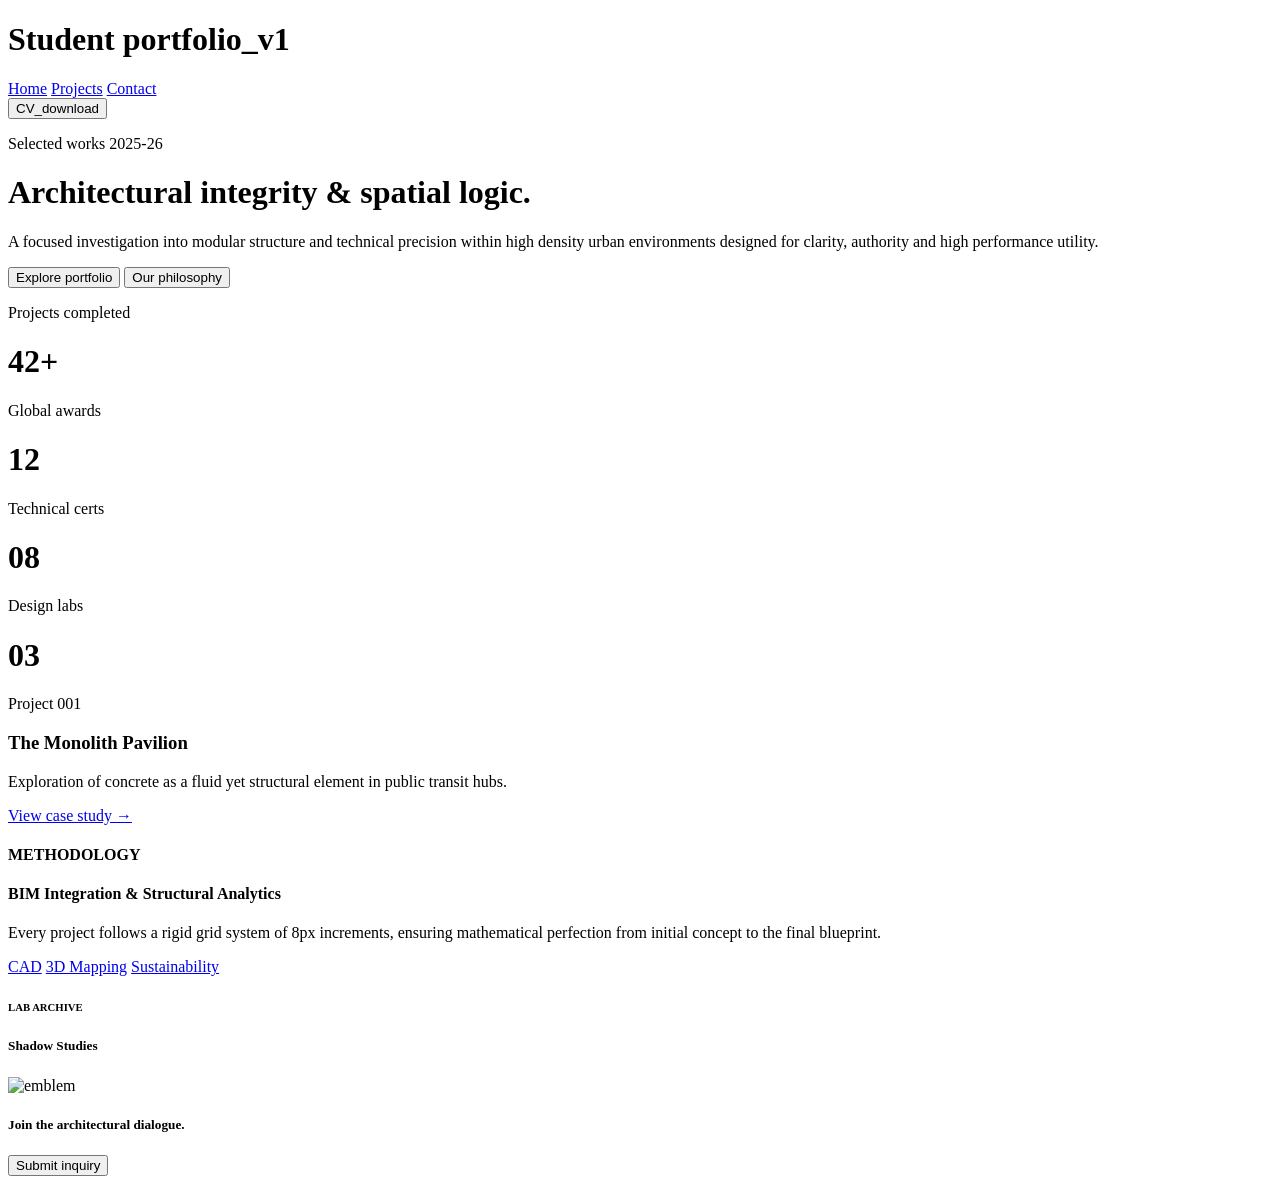
==== StudentPortfoloiHome.html @ c773adca "Add files via upload" ====
<!doctype html>
<html lang="en">
<head>
    <meta charset="utf-8">
    <meta name="main page" content="main page for introduction to military stratagy of combined arms">
    <meta name="robots" content="index,follow"><!-- All Search Engines spiders-->
    <title>Main page</title><!--display name on tab-->
    <meta name="viewport" content="width=device-width, initial-scale=1">
	
    <script src="https://cdn.jsdelivr.net/npm/@tailwindcss/browser@4"></script>
    <script src="https://kit.fontawesome.com/9d44007e32.js"></script>
    <link href="output.css" rel="stylesheet">
</head>
<body>

    <div class="min-h-full flex flex-col"><!--creates a flexbox style wrapper-->
        <header class="flex flex-row flex-wrap border-b">
            <h1 class="text-[35px] w-[20%]">Student portfolio_v1</h1>
            <div class="w-[20%]"></div>
            <a class="w-[5%] self-center text-center bg-white hover:bg-blue-700 text-black underline font-sans text-[20px]  py-2  rounded" href="#">Home</a>
            <a class="w-[5%] self-center text-center bg-white hover:bg-blue-700 text-black underline font-sans text-[20px]  py-2  rounded" href="#">Projects</a>
            <a class="w-[5%] self-center text-center bg-white hover:bg-blue-700 text-black underline font-sans text-[20px]  py-2  rounded" href="#">Contact</a>
            <div class="w-[20%] "></div>
            <a class="w-[5%] self-center bg-white hover:bg-blue-700 text-green-400 font-sans text-[20px] px-4 py-2  rounded" href="#"><i class="fa-solid fa-magnifying-glass"></i></a>
            <button class="w-[20%] self-center bg-white hover:bg-blue-700 text-green-400 font-sans text-[20px] px-4 py-2 rounded" href="#">CV_download</button>
        </header>
        <main>
            <div class="grid grid-cols-[70%_30%] pt-[100px] pb-[40px]">
                <div class="pl-6">
                    <p>Selected works 2025-26</p>
                    <h1 class="text-9xl">
                        Architectural integrity & spatial logic.
                    </h1>
                </div>
                <div class="pt-[50px] pr-6">
                    <p class="border-l p-6">A focused investigation into modular structure and technical precision within high density urban environments designed for clarity, authority and high performance utility.</p>
                    <div class="flex flex-row gap-4 p-4">
                        <button class="flex-1 bg-black hover:bg-blue-700 text-white font-sans text-[20px] px-4 py-2 rounded">Explore portfolio</button>
                        <button class="flex-1 self-center bg-gray-300 hover:bg-blue-700 text-black font-sans text-[20px] px-4 py-2 rounded">Our philosophy</button>
                    </div>
                </div>
            </div>
            </div>
            <div class="grid grid-cols-4 divide-x border-b border-t">
            <div class="m-6">
                <p>Projects completed</p>
                <h1>42+</h1>
            </div>
            <div class="m-6">
                <p>Global awards</p>
                <h1>12</h1>
            </div>
            <div class="m-6">
                <p>Technical certs</p>
                <h1>08</h1>
            </div>
            <div class="m-6">
                <p>Design labs</p>
                <h1>03</h1>
            </div>
        </div>
        <div class="flex flex-row p-6 gap-6">
            <div class="w-[50%] h-[500px] bg-[url('Emblem.png')] bg-cover bg-center flex flex-col justify-end p-6 text-white">
                <p class="text-sm text-gray-300">Project 001</p>
                <h3 class="text-4xl font-bold">The Monolith Pavilion</h3>
                <p class="text-gray-300 mt-2">Exploration of concrete as a fluid yet structural element in public transit hubs.</p>
                <a href="#" class="mt-4 hover:underline">View case study →</a>
            </div>

            <div class="flex flex-1 flex-col gap-6">

                <div class="bg-gray-100 p-6">
                    <h4 class="text-xs text-gray-500">METHODOLOGY</h4>
                    <h4 class="text-xl font-bold mt-2">BIM Integration & Structural Analytics</h4>
                    <p class="text-gray-500 mt-2 border-b pb-6">Every project follows a rigid grid system of 8px increments, ensuring mathematical perfection from initial concept to the final blueprint.</p>
                    <div class="flex justify-between pt-4 text-sm">
                        <a href="#" class="hover:underline">CAD</a>
                        <a href="#" class="hover:underline">3D Mapping</a>
                        <a href="#" class="hover:underline">Sustainability</a>
                    </div>
                </div>

                <div class="flex flex-row gap-6 flex-1">
                    <div class="bg-gray-100 flex flex-col flex-1 p-6">
                        <h6 class="text-xs text-gray-500">LAB ARCHIVE</h6>
                        <h5 class="font-bold">Shadow Studies</h5>
                        <div class="mt-auto flex justify-end">
                            <img class="w-[100px] h-auto" src="Emblem.png" alt="emblem">
                        </div>
                    </div>
                    <div class="w-[50%] bg-black flex flex-col justify-between p-6">
                        <h5 class="text-white text-xl font-bold">Join the architectural dialogue.</h5>
                        <button class="self-start px-4 py-2 text-white text-sm border border-white rounded hover:bg-white hover:text-black">Submit inquiry</button>
                    </div>
                </div>

            </div>
        </div>
        </main>


        <footer>
        </footer>
    </div>

</body>
</html>
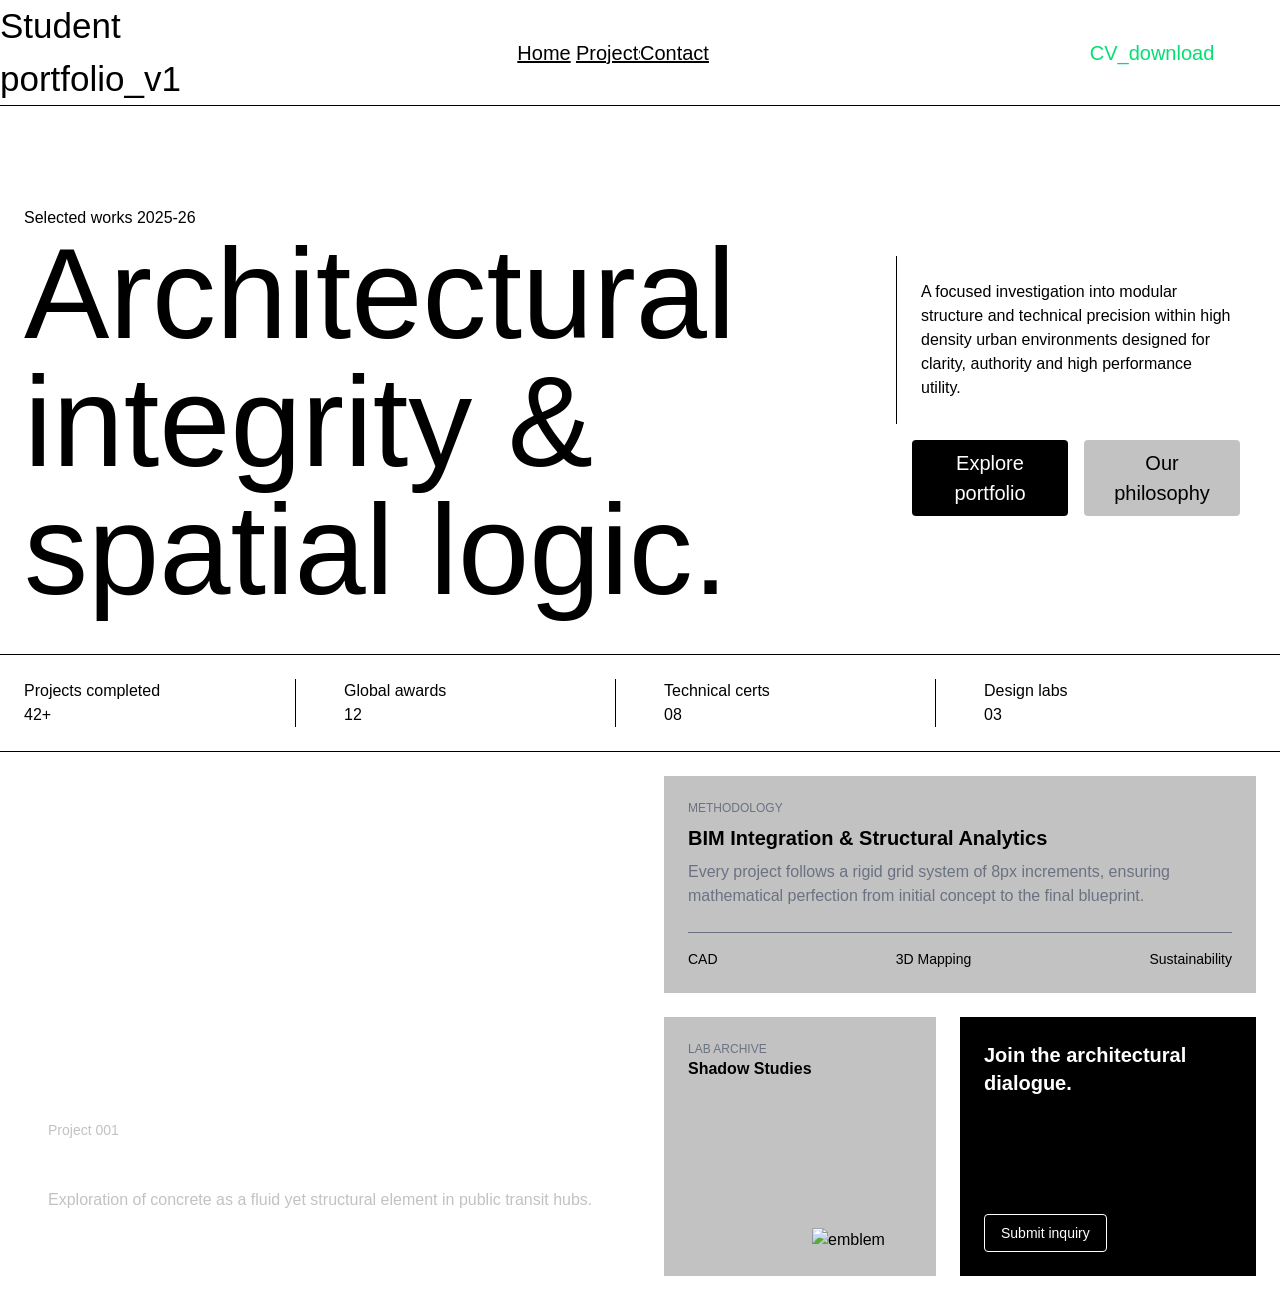
==== commit c4a77c27: "Update StudentPortfoloiHome.html usless coppied over text removed" ====
--- a/StudentPortfoloiHome.html
+++ b/StudentPortfoloiHome.html
@@ -2,12 +2,11 @@
 <html lang="en">
 <head>
     <meta charset="utf-8">
-    <meta name="main page" content="main page for introduction to military stratagy of combined arms">
+    <meta name="main page" >
     <meta name="robots" content="index,follow"><!-- All Search Engines spiders-->
     <title>Main page</title><!--display name on tab-->
     <meta name="viewport" content="width=device-width, initial-scale=1">
 	
-    <script src="https://cdn.jsdelivr.net/npm/@tailwindcss/browser@4"></script>
     <script src="https://kit.fontawesome.com/9d44007e32.js"></script>
     <link href="output.css" rel="stylesheet">
 </head>
@@ -17,12 +16,12 @@
         <header class="flex flex-row flex-wrap border-b">
             <h1 class="text-[35px] w-[20%]">Student portfolio_v1</h1>
             <div class="w-[20%]"></div>
-            <a class="w-[5%] self-center text-center bg-white hover:bg-blue-700 text-black underline font-sans text-[20px]  py-2  rounded" href="#">Home</a>
-            <a class="w-[5%] self-center text-center bg-white hover:bg-blue-700 text-black underline font-sans text-[20px]  py-2  rounded" href="#">Projects</a>
-            <a class="w-[5%] self-center text-center bg-white hover:bg-blue-700 text-black underline font-sans text-[20px]  py-2  rounded" href="#">Contact</a>
+            <a class="w-[5%] self-center text-center bg-white hover:bg-tahiti text-black underline font-sans text-[20px]  py-2  rounded" href="#">Home</a>
+            <a class="w-[5%] self-center text-center bg-white hover:bg-tahiti text-black underline font-sans text-[20px]  py-2  rounded" href="#">Projects</a>
+            <a class="w-[5%] self-center text-center bg-white hover:bg-tahiti text-black underline font-sans text-[20px]  py-2  rounded" href="#">Contact</a>
             <div class="w-[20%] "></div>
-            <a class="w-[5%] self-center bg-white hover:bg-blue-700 text-green-400 font-sans text-[20px] px-4 py-2  rounded" href="#"><i class="fa-solid fa-magnifying-glass"></i></a>
-            <button class="w-[20%] self-center bg-white hover:bg-blue-700 text-green-400 font-sans text-[20px] px-4 py-2 rounded" href="#">CV_download</button>
+            <a class="w-[5%] self-center bg-white hover:bg-tahiti text-green-400 font-sans text-[20px] px-4 py-2  rounded" href="#"><i class="fa-solid fa-magnifying-glass"></i></a>
+            <button class="w-[20%] self-center bg-white hover:bg-tahiti text-green-400 font-sans text-[20px] px-4 py-2 rounded" href="#">CV_download</button>
         </header>
         <main>
             <div class="grid grid-cols-[70%_30%] pt-[100px] pb-[40px]">
@@ -36,7 +35,7 @@
                     <p class="border-l p-6">A focused investigation into modular structure and technical precision within high density urban environments designed for clarity, authority and high performance utility.</p>
                     <div class="flex flex-row gap-4 p-4">
                         <button class="flex-1 bg-black hover:bg-blue-700 text-white font-sans text-[20px] px-4 py-2 rounded">Explore portfolio</button>
-                        <button class="flex-1 self-center bg-gray-300 hover:bg-blue-700 text-black font-sans text-[20px] px-4 py-2 rounded">Our philosophy</button>
+                        <button class="flex-1 self-center bg-LiGr hover:bg-blue-700 text-black font-sans text-[20px] px-4 py-2 rounded">Our philosophy</button>
                     </div>
                 </div>
             </div>
@@ -61,15 +60,15 @@
         </div>
         <div class="flex flex-row p-6 gap-6">
             <div class="w-[50%] h-[500px] bg-[url('Emblem.png')] bg-cover bg-center flex flex-col justify-end p-6 text-white">
-                <p class="text-sm text-gray-300">Project 001</p>
+                <p class="text-sm text-LiGr">Project 001</p>
                 <h3 class="text-4xl font-bold">The Monolith Pavilion</h3>
-                <p class="text-gray-300 mt-2">Exploration of concrete as a fluid yet structural element in public transit hubs.</p>
+                <p class="text-LiGr mt-2">Exploration of concrete as a fluid yet structural element in public transit hubs.</p>
                 <a href="#" class="mt-4 hover:underline">View case study →</a>
             </div>
 
             <div class="flex flex-1 flex-col gap-6">
 
-                <div class="bg-gray-100 p-6">
+                <div class="bg-LiGr p-6">
                     <h4 class="text-xs text-gray-500">METHODOLOGY</h4>
                     <h4 class="text-xl font-bold mt-2">BIM Integration & Structural Analytics</h4>
                     <p class="text-gray-500 mt-2 border-b pb-6">Every project follows a rigid grid system of 8px increments, ensuring mathematical perfection from initial concept to the final blueprint.</p>
@@ -81,7 +80,7 @@
                 </div>
 
                 <div class="flex flex-row gap-6 flex-1">
-                    <div class="bg-gray-100 flex flex-col flex-1 p-6">
+                    <div class="bg-LiGr flex flex-col flex-1 p-6">
                         <h6 class="text-xs text-gray-500">LAB ARCHIVE</h6>
                         <h5 class="font-bold">Shadow Studies</h5>
                         <div class="mt-auto flex justify-end">
@@ -104,4 +103,4 @@
     </div>
 
 </body>
-</html>+</html>
--- a/output.css
+++ b/output.css
@@ -0,0 +1,936 @@
+/*! tailwindcss v4.3.3 | MIT License | https://tailwindcss.com */
+@layer properties;
+@layer theme, base, components, utilities;
+@layer theme {
+  :root, :host {
+    --font-sans: -apple-system, BlinkMacSystemFont, "Segoe UI", Roboto, "Helvetica Neue",
+      "Noto Sans", Arial, sans-serif, "Apple Color Emoji", "Segoe UI Emoji",
+      "Segoe UI Symbol", "Noto Color Emoji";
+    --font-mono: ui-monospace, SFMono-Regular, Menlo, Monaco, Consolas, "Liberation Mono",
+      "Courier New", monospace;
+    --color-red-500: oklch(63.7% 0.237 25.331);
+    --color-yellow-200: oklch(94.5% 0.129 101.54);
+    --color-green-400: oklch(79.2% 0.209 151.711);
+    --color-emerald-100: oklch(95% 0.052 163.051);
+    --color-emerald-200: oklch(90.5% 0.093 164.15);
+    --color-emerald-400: oklch(76.5% 0.177 163.223);
+    --color-emerald-500: oklch(69.6% 0.17 162.48);
+    --color-emerald-900: oklch(37.8% 0.077 168.94);
+    --color-blue-100: oklch(93.2% 0.032 255.585);
+    --color-blue-500: oklch(62.3% 0.214 259.815);
+    --color-blue-700: oklch(48.8% 0.243 264.376);
+    --color-gray-100: oklch(96.7% 0.003 264.542);
+    --color-gray-200: oklch(92.8% 0.006 264.531);
+    --color-gray-300: oklch(87.2% 0.01 258.338);
+    --color-gray-400: oklch(70.7% 0.022 261.325);
+    --color-gray-500: oklch(55.1% 0.027 264.364);
+    --color-black: #000;
+    --color-white: #fff;
+    --spacing: 0.25rem;
+    --container-xl: 36rem;
+    --text-xs: 0.75rem;
+    --text-xs--line-height: calc(1 / 0.75);
+    --text-sm: 0.875rem;
+    --text-sm--line-height: calc(1.25 / 0.875);
+    --text-xl: 1.25rem;
+    --text-xl--line-height: calc(1.75 / 1.25);
+    --text-4xl: 2.25rem;
+    --text-4xl--line-height: calc(2.5 / 2.25);
+    --text-5xl: 3rem;
+    --text-5xl--line-height: 1;
+    --text-9xl: 8rem;
+    --text-9xl--line-height: 1;
+    --font-weight-medium: 500;
+    --font-weight-bold: 700;
+    --radius-lg: 0.5rem;
+    --default-font-family: var(--font-sans);
+    --default-mono-font-family: var(--font-mono);
+    --color-tahiti: #3ab7bf;
+    --color-LiGr: #C2C2C2;
+  }
+}
+@layer base {
+  *, ::after, ::before, ::backdrop, ::file-selector-button {
+    box-sizing: border-box;
+    margin: 0;
+    padding: 0;
+    border: 0 solid;
+  }
+  html, :host {
+    line-height: 1.5;
+    -webkit-text-size-adjust: 100%;
+    tab-size: 4;
+    font-family: var(--default-font-family, -apple-system, BlinkMacSystemFont, "Segoe UI", Roboto, "Helvetica Neue", "Noto Sans", Arial, sans-serif, "Apple Color Emoji", "Segoe UI Emoji", "Segoe UI Symbol", "Noto Color Emoji");
+    font-feature-settings: var(--default-font-feature-settings, normal);
+    font-variation-settings: var(--default-font-variation-settings, normal);
+    -webkit-tap-highlight-color: transparent;
+  }
+  hr {
+    height: 0;
+    color: inherit;
+    border-top-width: 1px;
+  }
+  abbr:where([title]) {
+    -webkit-text-decoration: underline dotted;
+    text-decoration: underline dotted;
+  }
+  h1, h2, h3, h4, h5, h6 {
+    font-size: inherit;
+    font-weight: inherit;
+  }
+  a {
+    color: inherit;
+    -webkit-text-decoration: inherit;
+    text-decoration: inherit;
+  }
+  b, strong {
+    font-weight: bolder;
+  }
+  code, kbd, samp, pre {
+    font-family: var(--default-mono-font-family, ui-monospace, SFMono-Regular, Menlo, Monaco, Consolas, "Liberation Mono", "Courier New", monospace);
+    font-feature-settings: var(--default-mono-font-feature-settings, normal);
+    font-variation-settings: var(--default-mono-font-variation-settings, normal);
+    font-size: 1em;
+  }
+  small {
+    font-size: 80%;
+  }
+  sub, sup {
+    font-size: 75%;
+    line-height: 0;
+    position: relative;
+    vertical-align: baseline;
+  }
+  sub {
+    bottom: -0.25em;
+  }
+  sup {
+    top: -0.5em;
+  }
+  table {
+    text-indent: 0;
+    border-color: inherit;
+    border-collapse: collapse;
+  }
+  :-moz-focusring:where(:not(iframe)) {
+    outline: auto;
+  }
+  progress {
+    vertical-align: baseline;
+  }
+  summary {
+    display: list-item;
+  }
+  ol, ul, menu {
+    list-style: none;
+  }
+  img, svg, video, canvas, audio, iframe, embed, object {
+    display: block;
+    vertical-align: middle;
+  }
+  img, video {
+    max-width: 100%;
+    height: auto;
+  }
+  button, input, select, optgroup, textarea, ::file-selector-button {
+    font: inherit;
+    font-feature-settings: inherit;
+    font-variation-settings: inherit;
+    letter-spacing: inherit;
+    color: inherit;
+    border-radius: 0;
+    background-color: transparent;
+    opacity: 1;
+  }
+  :where(select:is([multiple], [size])) optgroup {
+    font-weight: bolder;
+  }
+  :where(select:is([multiple], [size])) optgroup option {
+    padding-inline-start: 20px;
+  }
+  ::file-selector-button {
+    margin-inline-end: 4px;
+  }
+  ::placeholder {
+    opacity: 1;
+  }
+  @supports (not (-webkit-appearance: -apple-pay-button))  or (contain-intrinsic-size: 1px) {
+    ::placeholder {
+      color: currentcolor;
+      @supports (color: color-mix(in lab, red, red)) {
+        color: color-mix(in oklab, currentcolor 50%, transparent);
+      }
+    }
+  }
+  textarea {
+    resize: vertical;
+  }
+  ::-webkit-search-decoration {
+    -webkit-appearance: none;
+  }
+  ::-webkit-date-and-time-value {
+    min-height: 1lh;
+    text-align: inherit;
+  }
+  ::-webkit-datetime-edit {
+    display: inline-flex;
+  }
+  ::-webkit-datetime-edit-fields-wrapper {
+    padding: 0;
+  }
+  ::-webkit-datetime-edit, ::-webkit-datetime-edit-year-field, ::-webkit-datetime-edit-month-field, ::-webkit-datetime-edit-day-field, ::-webkit-datetime-edit-hour-field, ::-webkit-datetime-edit-minute-field, ::-webkit-datetime-edit-second-field, ::-webkit-datetime-edit-millisecond-field, ::-webkit-datetime-edit-meridiem-field {
+    padding-block: 0;
+  }
+  ::-webkit-calendar-picker-indicator {
+    line-height: 1;
+  }
+  :-moz-ui-invalid {
+    box-shadow: none;
+  }
+  button, input:where([type="button"], [type="reset"], [type="submit"]), ::file-selector-button {
+    appearance: button;
+  }
+  ::-webkit-inner-spin-button, ::-webkit-outer-spin-button {
+    height: auto;
+  }
+  [hidden]:where(:not([hidden="until-found"])) {
+    display: none !important;
+  }
+}
+@layer utilities {
+  .visible {
+    visibility: visible;
+  }
+  .relative {
+    position: relative;
+  }
+  .static {
+    position: static;
+  }
+  .m-1 {
+    margin: var(--spacing);
+  }
+  .m-6 {
+    margin: calc(var(--spacing) * 6);
+  }
+  .mx-auto {
+    margin-inline: auto;
+  }
+  .mt-2 {
+    margin-top: calc(var(--spacing) * 2);
+  }
+  .mt-4 {
+    margin-top: calc(var(--spacing) * 4);
+  }
+  .mt-\[35\%\] {
+    margin-top: 35%;
+  }
+  .mt-auto {
+    margin-top: auto;
+  }
+  .mb-2 {
+    margin-bottom: calc(var(--spacing) * 2);
+  }
+  .mb-6 {
+    margin-bottom: calc(var(--spacing) * 6);
+  }
+  .ml-auto {
+    margin-left: auto;
+  }
+  .block {
+    display: block;
+  }
+  .contents {
+    display: contents;
+  }
+  .flex {
+    display: flex;
+  }
+  .grid {
+    display: grid;
+  }
+  .inline-block {
+    display: inline-block;
+  }
+  .table {
+    display: table;
+  }
+  .h-64 {
+    height: calc(var(--spacing) * 64);
+  }
+  .h-\[500px\] {
+    height: 500px;
+  }
+  .h-auto {
+    height: auto;
+  }
+  .h-screen {
+    height: 100vh;
+  }
+  .min-h-full {
+    min-height: 100%;
+  }
+  .min-h-screen {
+    min-height: 100vh;
+  }
+  .w-10 {
+    width: calc(var(--spacing) * 10);
+  }
+  .w-64 {
+    width: calc(var(--spacing) * 64);
+  }
+  .w-\[3px\] {
+    width: 3px;
+  }
+  .w-\[5\%\] {
+    width: 5%;
+  }
+  .w-\[20\%\] {
+    width: 20%;
+  }
+  .w-\[25\%\] {
+    width: 25%;
+  }
+  .w-\[30\%\] {
+    width: 30%;
+  }
+  .w-\[49\%\] {
+    width: 49%;
+  }
+  .w-\[50\%\] {
+    width: 50%;
+  }
+  .w-\[65\%\] {
+    width: 65%;
+  }
+  .w-\[70\%\] {
+    width: 70%;
+  }
+  .w-\[95\%\] {
+    width: 95%;
+  }
+  .w-\[100px\] {
+    width: 100px;
+  }
+  .w-\[200px\] {
+    width: 200px;
+  }
+  .w-\[500px\] {
+    width: 500px;
+  }
+  .w-fit {
+    width: fit-content;
+  }
+  .w-full {
+    width: 100%;
+  }
+  .max-w-xl {
+    max-width: var(--container-xl);
+  }
+  .flex-1 {
+    flex: 1;
+  }
+  .border-collapse {
+    border-collapse: collapse;
+  }
+  .scale-150 {
+    --tw-scale-x: 150%;
+    --tw-scale-y: 150%;
+    --tw-scale-z: 150%;
+    scale: var(--tw-scale-x) var(--tw-scale-y);
+  }
+  .resize {
+    resize: both;
+  }
+  .resize-none {
+    resize: none;
+  }
+  .grid-cols-1 {
+    grid-template-columns: repeat(1, minmax(0, 1fr));
+  }
+  .grid-cols-4 {
+    grid-template-columns: repeat(4, minmax(0, 1fr));
+  }
+  .grid-cols-\[70\%_30\%\] {
+    grid-template-columns: 70% 30%;
+  }
+  .flex-col {
+    flex-direction: column;
+  }
+  .flex-row {
+    flex-direction: row;
+  }
+  .flex-wrap {
+    flex-wrap: wrap;
+  }
+  .items-center {
+    align-items: center;
+  }
+  .items-end {
+    align-items: flex-end;
+  }
+  .justify-between {
+    justify-content: space-between;
+  }
+  .justify-center {
+    justify-content: center;
+  }
+  .justify-end {
+    justify-content: flex-end;
+  }
+  .justify-evenly {
+    justify-content: space-evenly;
+  }
+  .gap-2 {
+    gap: calc(var(--spacing) * 2);
+  }
+  .gap-4 {
+    gap: calc(var(--spacing) * 4);
+  }
+  .gap-6 {
+    gap: calc(var(--spacing) * 6);
+  }
+  .gap-8 {
+    gap: calc(var(--spacing) * 8);
+  }
+  :where(.divide-x > :not(:last-child)) {
+    --tw-divide-x-reverse: 0;
+    border-inline-style: var(--tw-border-style);
+    border-inline-start-width: calc(1px * var(--tw-divide-x-reverse));
+    border-inline-end-width: calc(1px * calc(1 - var(--tw-divide-x-reverse)));
+  }
+  :where(.divide-y > :not(:last-child)) {
+    --tw-divide-y-reverse: 0;
+    border-bottom-style: var(--tw-border-style);
+    border-top-style: var(--tw-border-style);
+    border-top-width: calc(1px * var(--tw-divide-y-reverse));
+    border-bottom-width: calc(1px * calc(1 - var(--tw-divide-y-reverse)));
+  }
+  :where(.divide-black > :not(:last-child)) {
+    border-color: var(--color-black);
+  }
+  .self-center {
+    align-self: center;
+  }
+  .self-start {
+    align-self: flex-start;
+  }
+  .rounded {
+    border-radius: 0.25rem;
+  }
+  .rounded-lg {
+    border-radius: var(--radius-lg);
+  }
+  .border {
+    border-style: var(--tw-border-style);
+    border-width: 1px;
+  }
+  .border-2 {
+    border-style: var(--tw-border-style);
+    border-width: 2px;
+  }
+  .border-t {
+    border-top-style: var(--tw-border-style);
+    border-top-width: 1px;
+  }
+  .border-r {
+    border-right-style: var(--tw-border-style);
+    border-right-width: 1px;
+  }
+  .border-b {
+    border-bottom-style: var(--tw-border-style);
+    border-bottom-width: 1px;
+  }
+  .border-l {
+    border-left-style: var(--tw-border-style);
+    border-left-width: 1px;
+  }
+  .border-black {
+    border-color: var(--color-black);
+  }
+  .border-emerald-900 {
+    border-color: var(--color-emerald-900);
+  }
+  .border-gray-300 {
+    border-color: var(--color-gray-300);
+  }
+  .border-white {
+    border-color: var(--color-white);
+  }
+  .bg-LiGr {
+    background-color: var(--color-LiGr);
+  }
+  .bg-black {
+    background-color: var(--color-black);
+  }
+  .bg-blue-500 {
+    background-color: var(--color-blue-500);
+  }
+  .bg-emerald-200 {
+    background-color: var(--color-emerald-200);
+  }
+  .bg-emerald-400 {
+    background-color: var(--color-emerald-400);
+  }
+  .bg-gray-100 {
+    background-color: var(--color-gray-100);
+  }
+  .bg-gray-200 {
+    background-color: var(--color-gray-200);
+  }
+  .bg-gray-300 {
+    background-color: var(--color-gray-300);
+  }
+  .bg-white {
+    background-color: var(--color-white);
+  }
+  .bg-yellow-200 {
+    background-color: var(--color-yellow-200);
+  }
+  .bg-gradient-to-r {
+    --tw-gradient-position: to right in oklab;
+    background-image: linear-gradient(var(--tw-gradient-stops));
+  }
+  .bg-\[url\(\'Emblem\.png\'\)\] {
+    background-image: url('Emblem.png');
+  }
+  .from-emerald-400 {
+    --tw-gradient-from: var(--color-emerald-400);
+    --tw-gradient-stops: var(--tw-gradient-via-stops, var(--tw-gradient-position), var(--tw-gradient-from) var(--tw-gradient-from-position), var(--tw-gradient-to) var(--tw-gradient-to-position));
+  }
+  .to-emerald-100 {
+    --tw-gradient-to: var(--color-emerald-100);
+    --tw-gradient-stops: var(--tw-gradient-via-stops, var(--tw-gradient-position), var(--tw-gradient-from) var(--tw-gradient-from-position), var(--tw-gradient-to) var(--tw-gradient-to-position));
+  }
+  .bg-cover {
+    background-size: cover;
+  }
+  .bg-center {
+    background-position: center;
+  }
+  .p-0 {
+    padding: 0px;
+  }
+  .p-0\.5 {
+    padding: calc(var(--spacing) * 0.5);
+  }
+  .p-1 {
+    padding: var(--spacing);
+  }
+  .p-2 {
+    padding: calc(var(--spacing) * 2);
+  }
+  .p-3 {
+    padding: calc(var(--spacing) * 3);
+  }
+  .p-4 {
+    padding: calc(var(--spacing) * 4);
+  }
+  .p-5 {
+    padding: calc(var(--spacing) * 5);
+  }
+  .p-6 {
+    padding: calc(var(--spacing) * 6);
+  }
+  .p-8 {
+    padding: calc(var(--spacing) * 8);
+  }
+  .p-10 {
+    padding: calc(var(--spacing) * 10);
+  }
+  .p-16 {
+    padding: calc(var(--spacing) * 16);
+  }
+  .px-3 {
+    padding-inline: calc(var(--spacing) * 3);
+  }
+  .px-4 {
+    padding-inline: calc(var(--spacing) * 4);
+  }
+  .px-6 {
+    padding-inline: calc(var(--spacing) * 6);
+  }
+  .py-1 {
+    padding-block: var(--spacing);
+  }
+  .py-2 {
+    padding-block: calc(var(--spacing) * 2);
+  }
+  .py-3 {
+    padding-block: calc(var(--spacing) * 3);
+  }
+  .pt-4 {
+    padding-top: calc(var(--spacing) * 4);
+  }
+  .pt-50 {
+    padding-top: calc(var(--spacing) * 50);
+  }
+  .pt-\[20px\] {
+    padding-top: 20px;
+  }
+  .pt-\[50px\] {
+    padding-top: 50px;
+  }
+  .pt-\[100px\] {
+    padding-top: 100px;
+  }
+  .pr-6 {
+    padding-right: calc(var(--spacing) * 6);
+  }
+  .pb-2 {
+    padding-bottom: calc(var(--spacing) * 2);
+  }
+  .pb-4 {
+    padding-bottom: calc(var(--spacing) * 4);
+  }
+  .pb-6 {
+    padding-bottom: calc(var(--spacing) * 6);
+  }
+  .pb-50 {
+    padding-bottom: calc(var(--spacing) * 50);
+  }
+  .pb-\[40px\] {
+    padding-bottom: 40px;
+  }
+  .pl-6 {
+    padding-left: calc(var(--spacing) * 6);
+  }
+  .text-center {
+    text-align: center;
+  }
+  .text-right {
+    text-align: right;
+  }
+  .font-sans {
+    font-family: var(--font-sans);
+  }
+  .text-4xl {
+    font-size: var(--text-4xl);
+    line-height: var(--tw-leading, var(--text-4xl--line-height));
+  }
+  .text-5xl {
+    font-size: var(--text-5xl);
+    line-height: var(--tw-leading, var(--text-5xl--line-height));
+  }
+  .text-9xl {
+    font-size: var(--text-9xl);
+    line-height: var(--tw-leading, var(--text-9xl--line-height));
+  }
+  .text-sm {
+    font-size: var(--text-sm);
+    line-height: var(--tw-leading, var(--text-sm--line-height));
+  }
+  .text-xl {
+    font-size: var(--text-xl);
+    line-height: var(--tw-leading, var(--text-xl--line-height));
+  }
+  .text-xs {
+    font-size: var(--text-xs);
+    line-height: var(--tw-leading, var(--text-xs--line-height));
+  }
+  .text-\[20px\] {
+    font-size: 20px;
+  }
+  .text-\[35px\] {
+    font-size: 35px;
+  }
+  .font-bold {
+    --tw-font-weight: var(--font-weight-bold);
+    font-weight: var(--font-weight-bold);
+  }
+  .font-medium {
+    --tw-font-weight: var(--font-weight-medium);
+    font-weight: var(--font-weight-medium);
+  }
+  .text-LiGr {
+    color: var(--color-LiGr);
+  }
+  .text-black {
+    color: var(--color-black);
+  }
+  .text-emerald-900 {
+    color: var(--color-emerald-900);
+  }
+  .text-gray-300 {
+    color: var(--color-gray-300);
+  }
+  .text-gray-400 {
+    color: var(--color-gray-400);
+  }
+  .text-gray-500 {
+    color: var(--color-gray-500);
+  }
+  .text-green-400 {
+    color: var(--color-green-400);
+  }
+  .text-red-500 {
+    color: var(--color-red-500);
+  }
+  .text-tahiti {
+    color: var(--color-tahiti);
+  }
+  .text-white {
+    color: var(--color-white);
+  }
+  .uppercase {
+    text-transform: uppercase;
+  }
+  .italic {
+    font-style: italic;
+  }
+  .underline {
+    text-decoration-line: underline;
+  }
+  .underline-offset-4 {
+    text-underline-offset: 4px;
+  }
+  .placeholder-gray-400::placeholder {
+    color: var(--color-gray-400);
+  }
+  .outline {
+    outline-style: var(--tw-outline-style);
+    outline-width: 1px;
+  }
+  .outline-none {
+    --tw-outline-style: none;
+    outline-style: none;
+  }
+  @media (hover: hover) {
+    .hover\:bg-black:hover {
+      background-color: var(--color-black);
+    }
+    .hover\:bg-blue-100:hover {
+      background-color: var(--color-blue-100);
+    }
+    .hover\:bg-blue-700:hover {
+      background-color: var(--color-blue-700);
+    }
+    .hover\:bg-emerald-500:hover {
+      background-color: var(--color-emerald-500);
+    }
+    .hover\:bg-tahiti:hover {
+      background-color: var(--color-tahiti);
+    }
+    .hover\:bg-white:hover {
+      background-color: var(--color-white);
+    }
+    .hover\:text-black:hover {
+      color: var(--color-black);
+    }
+    .hover\:text-white:hover {
+      color: var(--color-white);
+    }
+    .hover\:underline:hover {
+      text-decoration-line: underline;
+    }
+  }
+  .focus\:ring-2:focus {
+    --tw-ring-shadow: var(--tw-ring-inset,) 0 0 0 calc(2px + var(--tw-ring-offset-width)) var(--tw-ring-color, currentcolor);
+    box-shadow: var(--tw-inset-shadow), var(--tw-inset-ring-shadow), var(--tw-ring-offset-shadow), var(--tw-ring-shadow), var(--tw-shadow);
+  }
+  .focus\:ring-blue-500:focus {
+    --tw-ring-color: var(--color-blue-500);
+  }
+  .focus\:outline-none:focus {
+    --tw-outline-style: none;
+    outline-style: none;
+  }
+  @media (width >= 40rem) {
+    .sm\:inline {
+      display: inline;
+    }
+  }
+  @media (width >= 48rem) {
+    .md\:grid-cols-2 {
+      grid-template-columns: repeat(2, minmax(0, 1fr));
+    }
+  }
+  @media (width >= 64rem) {
+    .lg\:grid-cols-3 {
+      grid-template-columns: repeat(3, minmax(0, 1fr));
+    }
+  }
+}
+@property --tw-scale-x {
+  syntax: "*";
+  inherits: false;
+  initial-value: 1;
+}
+@property --tw-scale-y {
+  syntax: "*";
+  inherits: false;
+  initial-value: 1;
+}
+@property --tw-scale-z {
+  syntax: "*";
+  inherits: false;
+  initial-value: 1;
+}
+@property --tw-divide-x-reverse {
+  syntax: "*";
+  inherits: false;
+  initial-value: 0;
+}
+@property --tw-border-style {
+  syntax: "*";
+  inherits: false;
+  initial-value: solid;
+}
+@property --tw-divide-y-reverse {
+  syntax: "*";
+  inherits: false;
+  initial-value: 0;
+}
+@property --tw-gradient-position {
+  syntax: "*";
+  inherits: false;
+}
+@property --tw-gradient-from {
+  syntax: "<color>";
+  inherits: false;
+  initial-value: #0000;
+}
+@property --tw-gradient-via {
+  syntax: "<color>";
+  inherits: false;
+  initial-value: #0000;
+}
+@property --tw-gradient-to {
+  syntax: "<color>";
+  inherits: false;
+  initial-value: #0000;
+}
+@property --tw-gradient-stops {
+  syntax: "*";
+  inherits: false;
+}
+@property --tw-gradient-via-stops {
+  syntax: "*";
+  inherits: false;
+}
+@property --tw-gradient-from-position {
+  syntax: "<length-percentage>";
+  inherits: false;
+  initial-value: 0%;
+}
+@property --tw-gradient-via-position {
+  syntax: "<length-percentage>";
+  inherits: false;
+  initial-value: 50%;
+}
+@property --tw-gradient-to-position {
+  syntax: "<length-percentage>";
+  inherits: false;
+  initial-value: 100%;
+}
+@property --tw-font-weight {
+  syntax: "*";
+  inherits: false;
+}
+@property --tw-outline-style {
+  syntax: "*";
+  inherits: false;
+  initial-value: solid;
+}
+@property --tw-shadow {
+  syntax: "*";
+  inherits: false;
+  initial-value: 0 0 #0000;
+}
+@property --tw-shadow-color {
+  syntax: "*";
+  inherits: false;
+}
+@property --tw-shadow-alpha {
+  syntax: "<percentage>";
+  inherits: false;
+  initial-value: 100%;
+}
+@property --tw-inset-shadow {
+  syntax: "*";
+  inherits: false;
+  initial-value: 0 0 #0000;
+}
+@property --tw-inset-shadow-color {
+  syntax: "*";
+  inherits: false;
+}
+@property --tw-inset-shadow-alpha {
+  syntax: "<percentage>";
+  inherits: false;
+  initial-value: 100%;
+}
+@property --tw-ring-color {
+  syntax: "*";
+  inherits: false;
+}
+@property --tw-ring-shadow {
+  syntax: "*";
+  inherits: false;
+  initial-value: 0 0 #0000;
+}
+@property --tw-inset-ring-color {
+  syntax: "*";
+  inherits: false;
+}
+@property --tw-inset-ring-shadow {
+  syntax: "*";
+  inherits: false;
+  initial-value: 0 0 #0000;
+}
+@property --tw-ring-inset {
+  syntax: "*";
+  inherits: false;
+}
+@property --tw-ring-offset-width {
+  syntax: "<length>";
+  inherits: false;
+  initial-value: 0px;
+}
+@property --tw-ring-offset-color {
+  syntax: "*";
+  inherits: false;
+  initial-value: #fff;
+}
+@property --tw-ring-offset-shadow {
+  syntax: "*";
+  inherits: false;
+  initial-value: 0 0 #0000;
+}
+@layer properties {
+  @supports ((-webkit-hyphens: none) and (not (margin-trim: inline))) or ((-moz-orient: inline) and (not (color:rgb(from red r g b)))) {
+    *, ::before, ::after, ::backdrop {
+      --tw-scale-x: 1;
+      --tw-scale-y: 1;
+      --tw-scale-z: 1;
+      --tw-divide-x-reverse: 0;
+      --tw-border-style: solid;
+      --tw-divide-y-reverse: 0;
+      --tw-gradient-position: initial;
+      --tw-gradient-from: #0000;
+      --tw-gradient-via: #0000;
+      --tw-gradient-to: #0000;
+      --tw-gradient-stops: initial;
+      --tw-gradient-via-stops: initial;
+      --tw-gradient-from-position: 0%;
+      --tw-gradient-via-position: 50%;
+      --tw-gradient-to-position: 100%;
+      --tw-font-weight: initial;
+      --tw-outline-style: solid;
+      --tw-shadow: 0 0 #0000;
+      --tw-shadow-color: initial;
+      --tw-shadow-alpha: 100%;
+      --tw-inset-shadow: 0 0 #0000;
+      --tw-inset-shadow-color: initial;
+      --tw-inset-shadow-alpha: 100%;
+      --tw-ring-color: initial;
+      --tw-ring-shadow: 0 0 #0000;
+      --tw-inset-ring-color: initial;
+      --tw-inset-ring-shadow: 0 0 #0000;
+      --tw-ring-inset: initial;
+      --tw-ring-offset-width: 0px;
+      --tw-ring-offset-color: #fff;
+      --tw-ring-offset-shadow: 0 0 #0000;
+    }
+  }
+}
